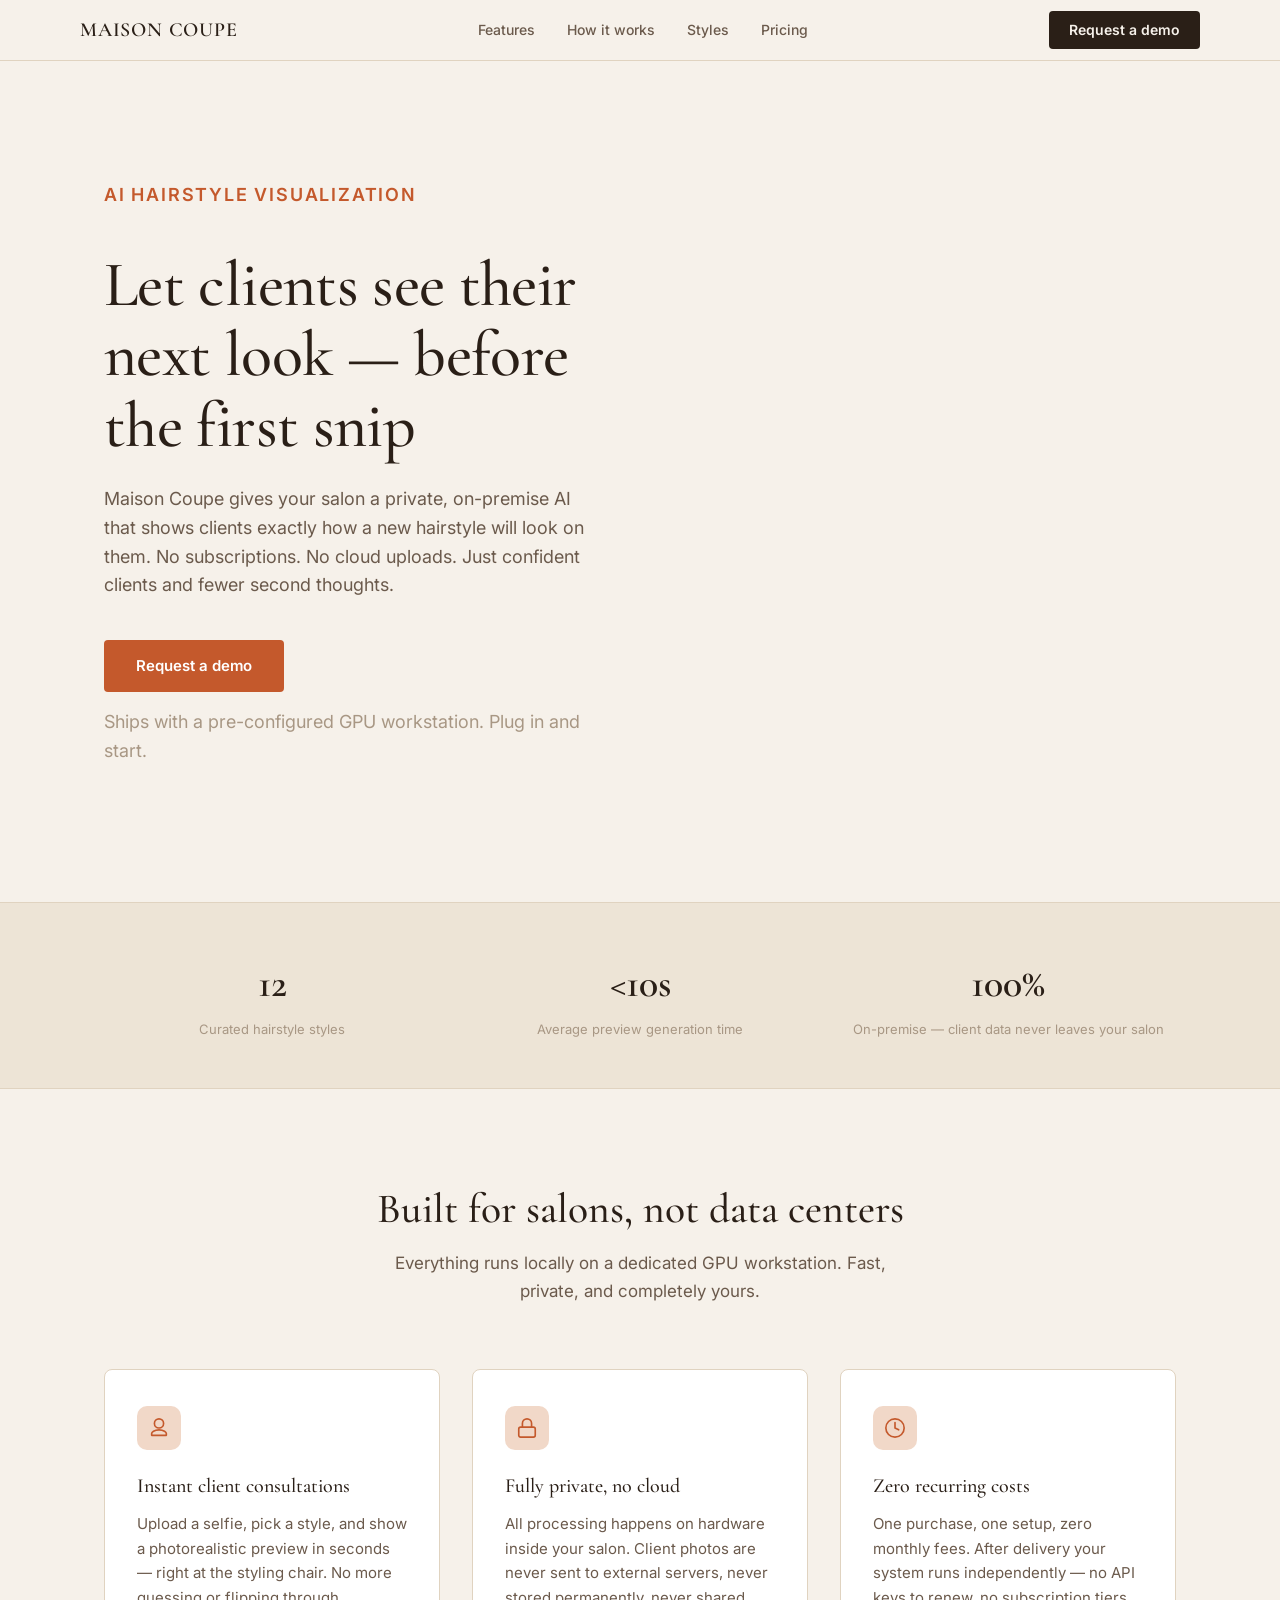
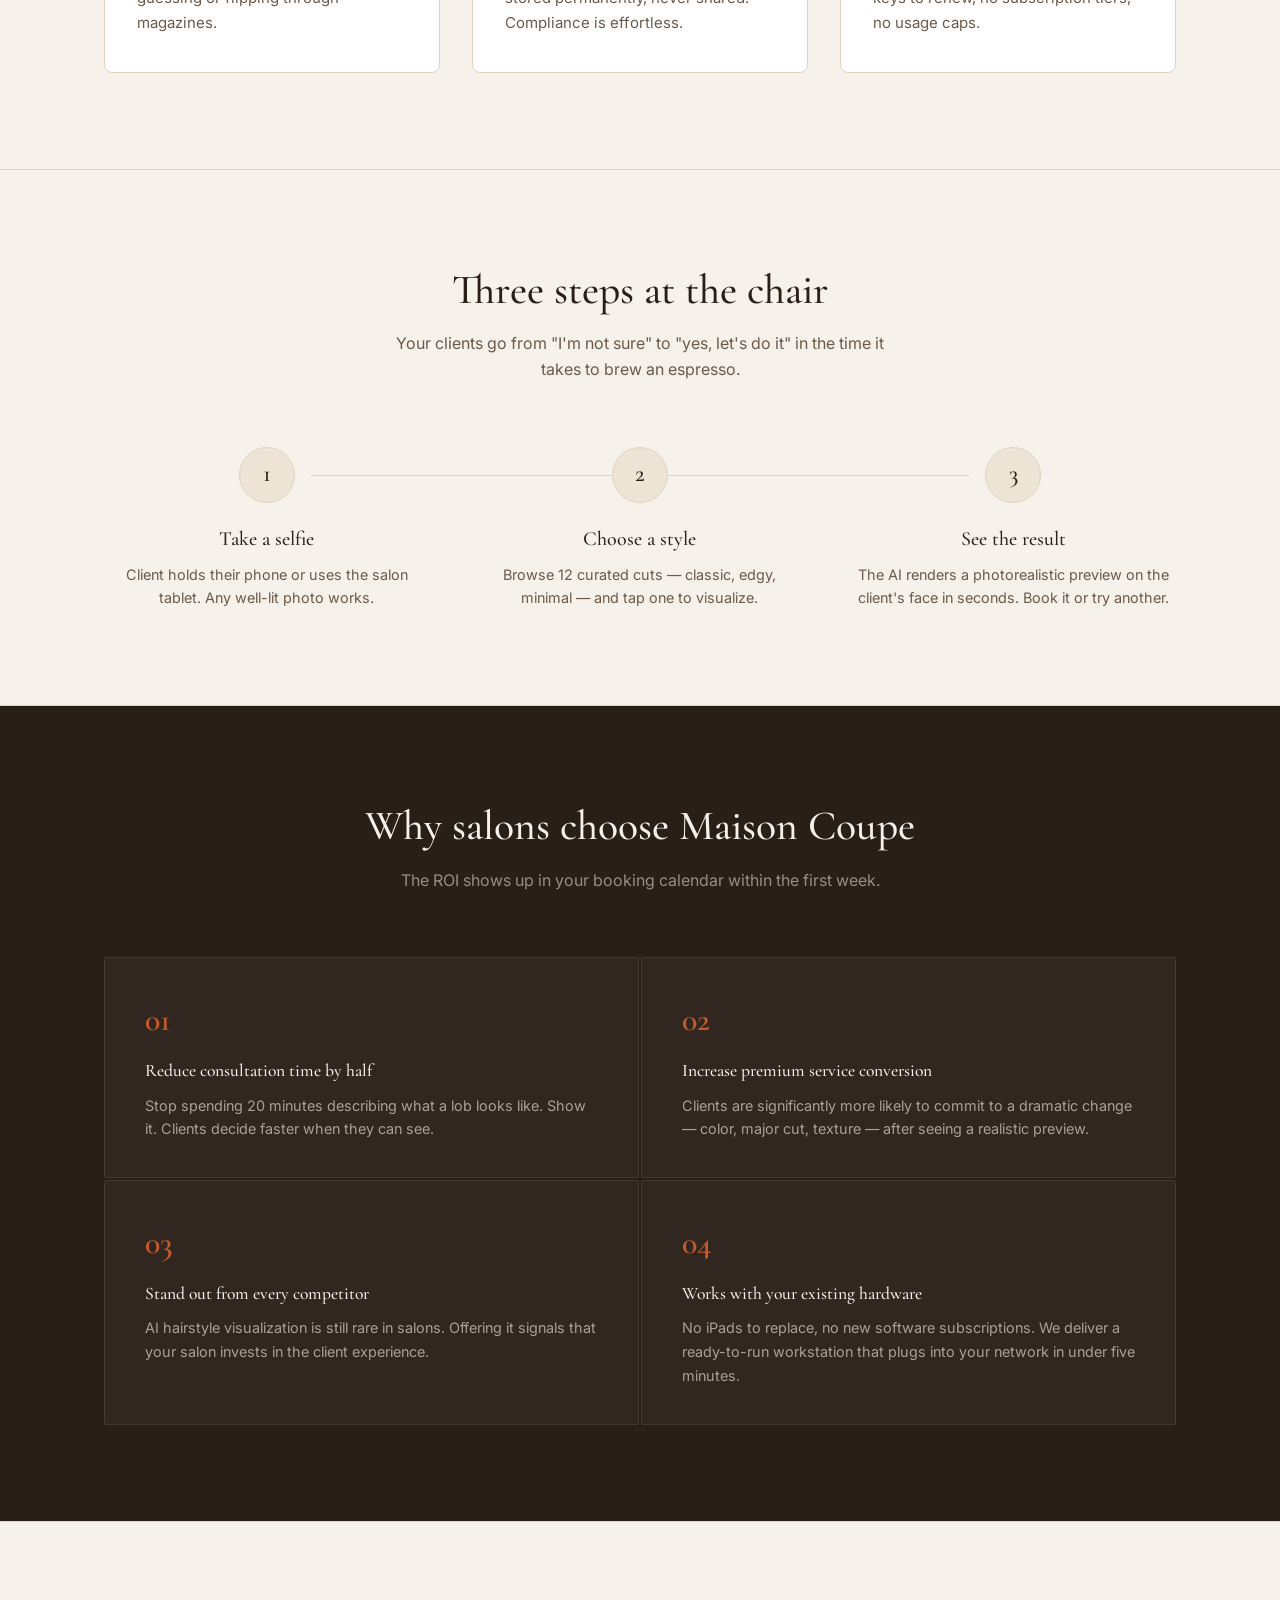
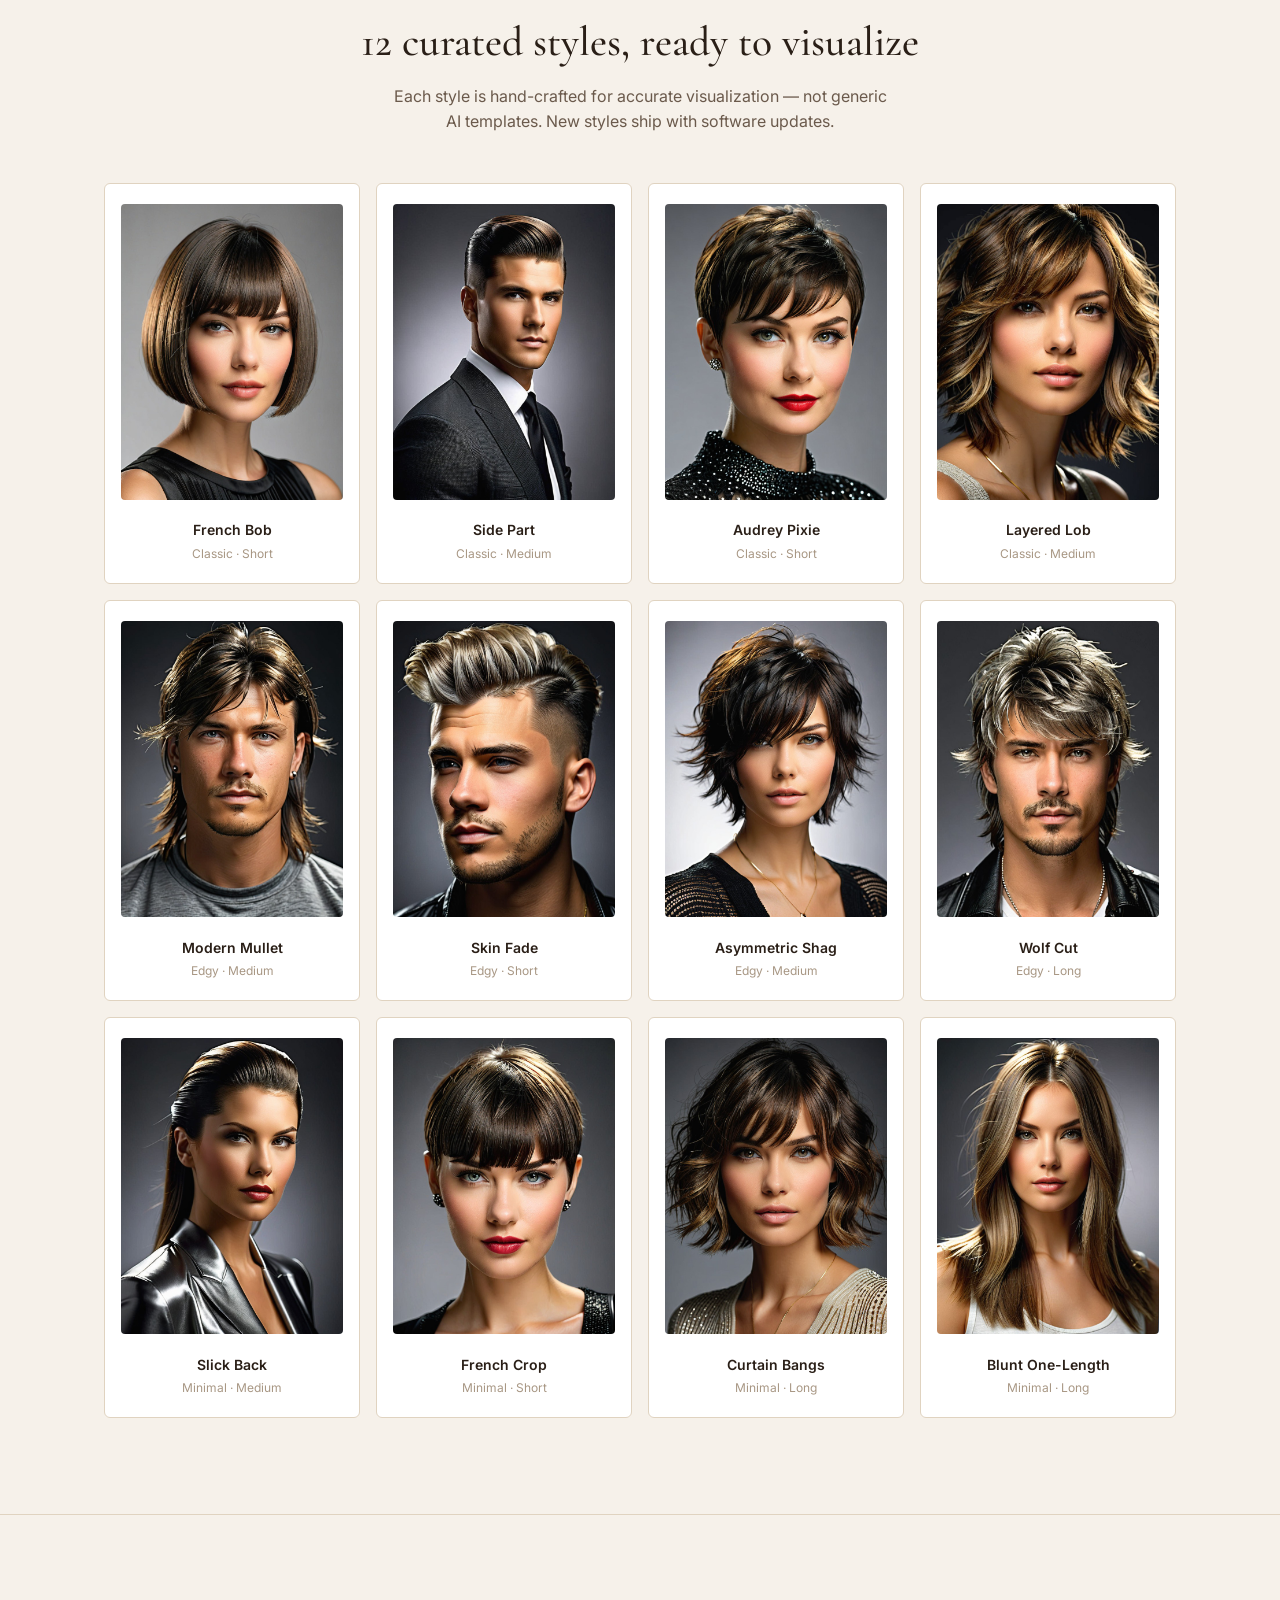
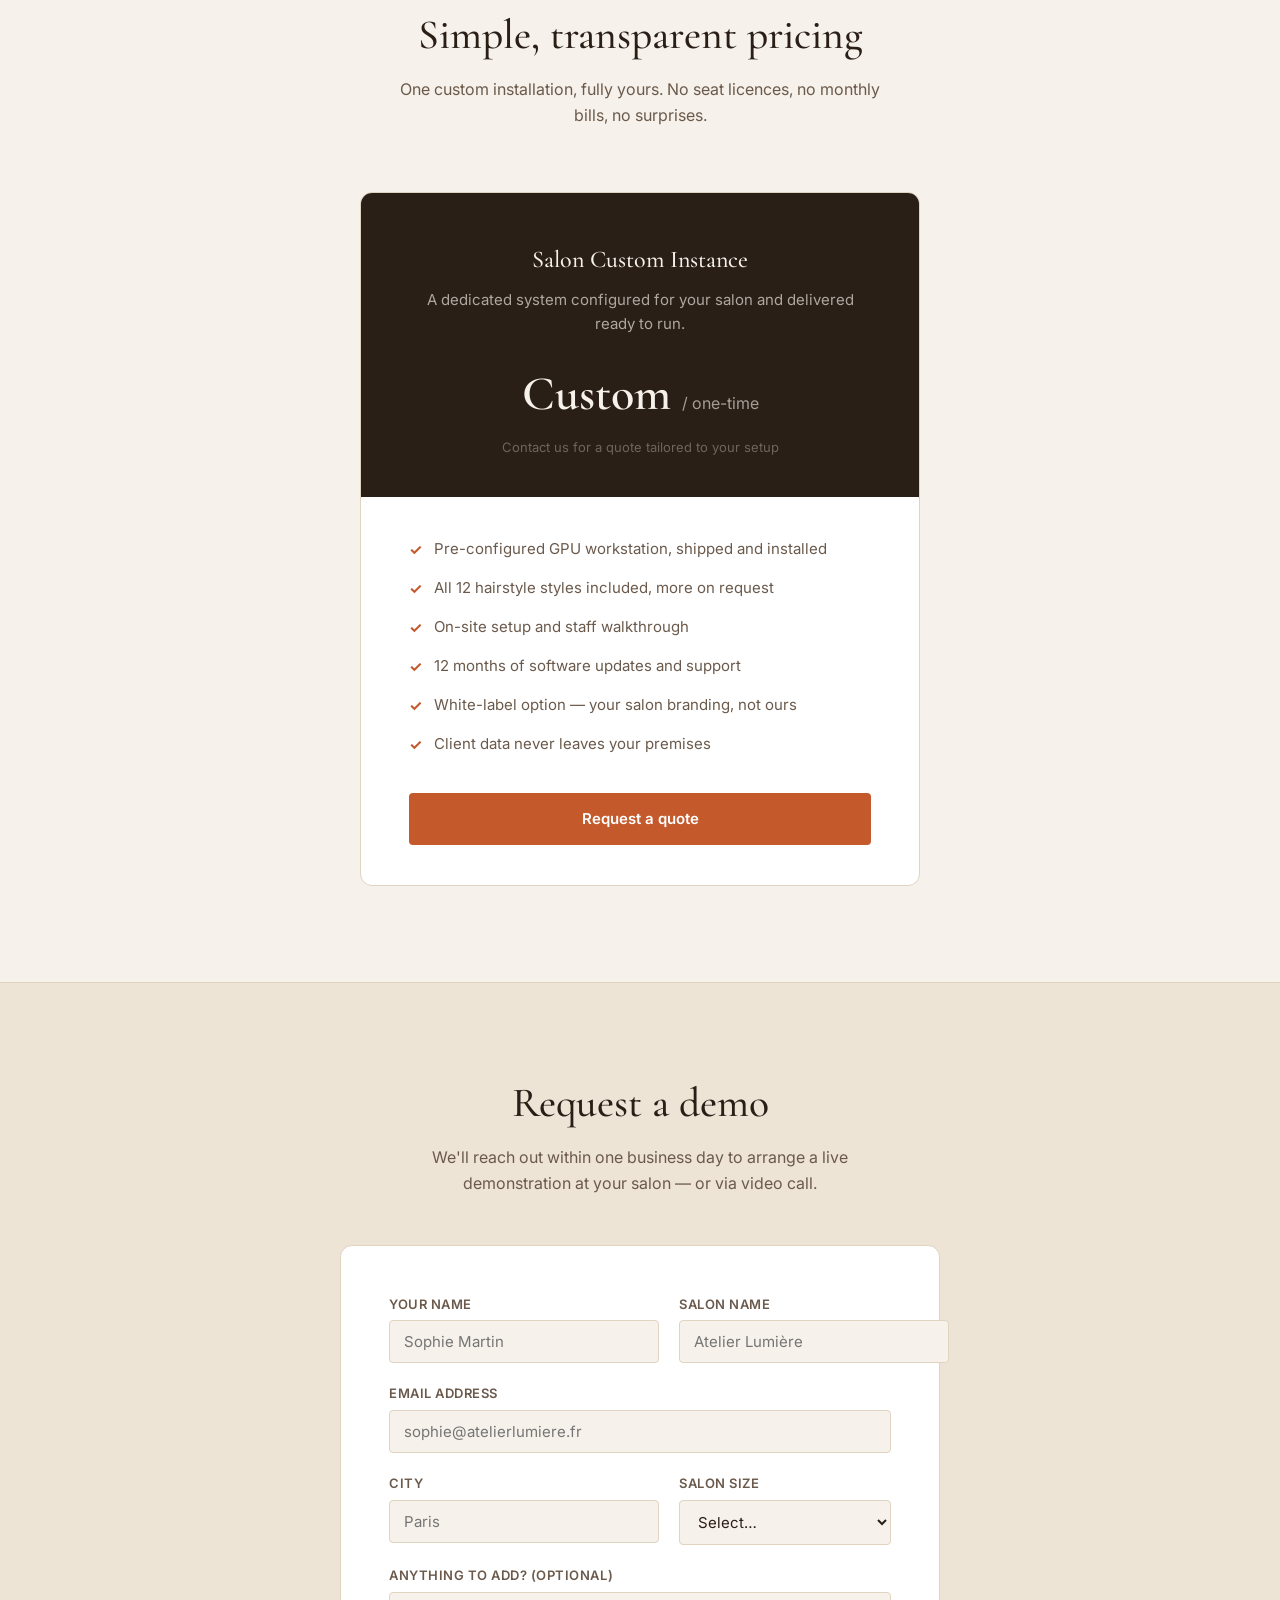
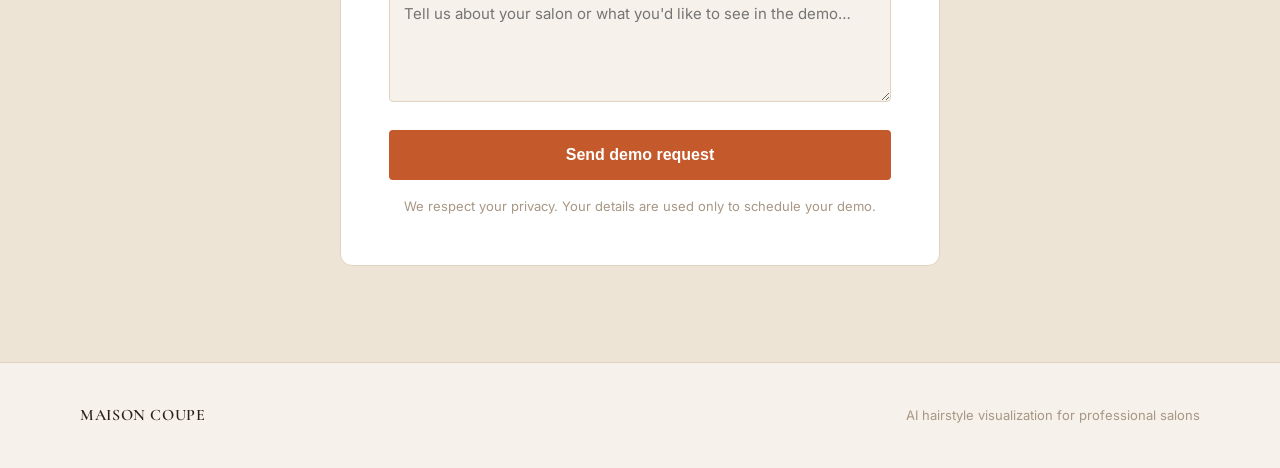
==== index.html @ 60b80038 "Add landing page for GitHub Pages Landing-only build: index.html + styles.css + all 12 haircut image" ====
<!doctype html>
<html lang="en">
<head>
  <meta charset="utf-8" />
  <meta name="viewport" content="width=device-width, initial-scale=1" />
  <title>Maison Coupe — AI Hairstyle Visualization for Salons</title>
  <link rel="preconnect" href="https://fonts.googleapis.com" />
  <link rel="preconnect" href="https://fonts.gstatic.com" crossorigin />
  <link rel="stylesheet" href="https://fonts.googleapis.com/css2?family=Cormorant+Garamond:ital,wght@0,400;0,500;0,600;1,400;1,500&family=Inter:wght@400;500;600&display=swap" />
  <style>
    *, *::before, *::after { box-sizing: border-box; margin: 0; padding: 0; }

    :root {
      --bg:         #f6f1ea;
      --bg-soft:    #ede4d6;
      --surface:    #ffffff;
      --ink:        #2a1f17;
      --ink-soft:   #6b5a4c;
      --ink-faint:  #a89784;
      --line:       #e0d3c0;
      --accent:     #c4592c;
      --accent-soft:#f1d8c8;
      --r:          4px;
    }

    html { scroll-behavior: smooth; }

    body {
      font-family: 'Inter', sans-serif;
      background: var(--bg);
      color: var(--ink);
      font-size: 16px;
      line-height: 1.6;
    }

    /* ── Typography ──────────────────────────────────────────── */
    h1, h2, h3, .serif { font-family: 'Cormorant Garamond', Georgia, serif; }

    h1 { font-size: clamp(2.4rem, 5vw, 4rem); font-weight: 500; line-height: 1.1; letter-spacing: -0.01em; }
    h2 { font-size: clamp(1.8rem, 3.5vw, 2.6rem); font-weight: 500; line-height: 1.2; }
    h3 { font-size: 1.25rem; font-weight: 500; }
    p  { color: var(--ink-soft); }

    /* ── Layout ──────────────────────────────────────────────── */
    .wrap  { max-width: 1120px; margin: 0 auto; padding: 0 24px; }
    .wrap-sm { max-width: 720px; margin: 0 auto; padding: 0 24px; }

    section { padding: 96px 0; }
    section + section { border-top: 1px solid var(--line); }

    /* ── Nav ─────────────────────────────────────────────────── */
    nav {
      position: sticky; top: 0; z-index: 100;
      background: rgba(246,241,234,.92);
      backdrop-filter: blur(12px);
      border-bottom: 1px solid var(--line);
      padding: 0 24px;
    }
    .nav-inner {
      max-width: 1120px; margin: 0 auto;
      display: flex; align-items: center; justify-content: space-between;
      height: 60px;
    }
    .nav-logo { font-family: 'Cormorant Garamond', serif; font-size: 1.25rem; font-weight: 600; letter-spacing: .04em; text-decoration: none; color: var(--ink); }
    .nav-links { display: flex; gap: 32px; list-style: none; }
    .nav-links a { font-size: .875rem; font-weight: 500; text-decoration: none; color: var(--ink-soft); transition: color .15s; }
    .nav-links a:hover { color: var(--ink); }
    .nav-cta { font-size: .875rem; font-weight: 600; padding: 8px 20px; border-radius: var(--r); background: var(--ink); color: var(--bg); text-decoration: none; transition: opacity .15s; }
    .nav-cta:hover { opacity: .8; }

    /* ── Buttons ─────────────────────────────────────────────── */
    .btn {
      display: inline-block; font-size: .9375rem; font-weight: 600;
      padding: 14px 32px; border-radius: var(--r);
      text-decoration: none; transition: opacity .15s, transform .1s;
      cursor: pointer; border: none;
    }
    .btn:active { transform: scale(.98); }
    .btn-primary { background: var(--accent); color: #fff; }
    .btn-primary:hover { opacity: .88; }
    .btn-ghost   { background: transparent; color: var(--ink); border: 1.5px solid var(--line); }
    .btn-ghost:hover { border-color: var(--ink-soft); }

    /* ── Hero ────────────────────────────────────────────────── */
    .hero {
      padding: 120px 0 96px;
      display: grid;
      grid-template-columns: 1fr 1fr;
      gap: 64px;
      align-items: center;
    }
    .hero-eyebrow {
      font-size: .75rem; font-weight: 600; letter-spacing: .1em; text-transform: uppercase;
      color: var(--accent); margin-bottom: 20px;
    }
    .hero h1 { margin-bottom: 24px; }
    .hero p   { font-size: 1.125rem; margin-bottom: 40px; max-width: 480px; }
    .hero-actions { display: flex; gap: 16px; flex-wrap: wrap; align-items: center; }
    .hero-note { font-size: .8125rem; color: var(--ink-faint); }

    .hero-visual {
      background: var(--bg-soft);
      border: 1px solid var(--line);
      border-radius: 8px;
      aspect-ratio: 4/5;
      display: flex; flex-direction: column;
      overflow: hidden;
      position: relative;
    }
    .hero-visual-label {
      font-size: .6875rem; font-weight: 600; letter-spacing: .08em; text-transform: uppercase;
      color: var(--ink-faint); padding: 16px 20px 0;
    }
    .before-after {
      flex: 1;
      display: grid; grid-template-columns: 1fr 1fr;
      gap: 8px; padding: 12px 16px 16px;
    }
    .ba-card {
      border-radius: 6px; background: var(--bg);
      border: 1px solid var(--line);
      display: flex; flex-direction: column; align-items: center; justify-content: center;
      padding: 20px 12px; gap: 10px;
    }
    .ba-card-label { font-size: .6875rem; font-weight: 600; letter-spacing: .06em; text-transform: uppercase; color: var(--ink-faint); }
    .silhouette-demo {
      width: 64px; height: 80px;
      display: flex; align-items: center; justify-content: center;
    }
    .arrow-between {
      position: absolute; top: 50%; left: 50%;
      transform: translate(-50%, -50%);
      width: 32px; height: 32px;
      background: var(--surface); border: 1px solid var(--line);
      border-radius: 50%;
      display: flex; align-items: center; justify-content: center;
      font-size: .75rem; color: var(--ink-soft); z-index: 2;
    }
    .demo-pill {
      margin: 0 16px 16px;
      background: var(--accent-soft);
      border-radius: 4px;
      padding: 10px 16px;
      font-size: .8125rem; color: var(--accent);
      font-weight: 600; text-align: center;
    }

    /* ── Stats strip ─────────────────────────────────────────── */
    .stats {
      padding: 48px 0;
      background: var(--bg-soft);
      border-top: 1px solid var(--line);
      border-bottom: 1px solid var(--line);
    }
    .stats-grid {
      display: grid; grid-template-columns: repeat(3, 1fr);
      gap: 32px; text-align: center;
    }
    .stat-number { font-family: 'Cormorant Garamond', serif; font-size: 2.5rem; font-weight: 600; color: var(--ink); }
    .stat-label  { font-size: .8125rem; color: var(--ink-faint); margin-top: 4px; }

    /* ── Features ────────────────────────────────────────────── */
    .features-header { text-align: center; margin-bottom: 64px; }
    .features-header p { margin: 16px auto 0; max-width: 540px; font-size: 1.0625rem; }
    .features-grid { display: grid; grid-template-columns: repeat(3, 1fr); gap: 32px; }
    .feature-card {
      background: var(--surface);
      border: 1px solid var(--line);
      border-radius: 8px;
      padding: 36px 32px;
    }
    .feature-icon {
      width: 44px; height: 44px; border-radius: 10px;
      background: var(--accent-soft);
      display: flex; align-items: center; justify-content: center;
      margin-bottom: 20px;
    }
    .feature-icon svg { width: 22px; height: 22px; stroke: var(--accent); fill: none; stroke-width: 1.8; }
    .feature-card h3 { margin-bottom: 10px; }
    .feature-card p { font-size: .9375rem; line-height: 1.65; }

    /* ── How it works ────────────────────────────────────────── */
    .how-header { text-align: center; margin-bottom: 64px; }
    .how-header p { margin: 16px auto 0; max-width: 500px; }
    .steps { display: grid; grid-template-columns: repeat(3, 1fr); gap: 48px; position: relative; }
    .steps::before {
      content: '';
      position: absolute; top: 28px; left: calc(16.67% + 28px); right: calc(16.67% + 28px);
      height: 1px; background: var(--line);
    }
    .step { text-align: center; }
    .step-num {
      width: 56px; height: 56px; border-radius: 50%;
      background: var(--bg-soft); border: 1px solid var(--line);
      font-family: 'Cormorant Garamond', serif; font-size: 1.5rem; font-weight: 500;
      display: flex; align-items: center; justify-content: center;
      margin: 0 auto 20px; position: relative; z-index: 1;
      color: var(--ink);
    }
    .step h3 { margin-bottom: 8px; }
    .step p { font-size: .9rem; }

    /* ── Benefits ────────────────────────────────────────────── */
    .benefits { background: var(--ink); color: var(--bg); }
    .benefits h2, .benefits p { color: inherit; }
    .benefits p { color: rgba(246,241,234,.7); }
    .benefits-header { text-align: center; margin-bottom: 64px; }
    .benefits-header p { margin: 16px auto 0; max-width: 520px; opacity: .75; }
    .benefits-grid { display: grid; grid-template-columns: repeat(2, 1fr); gap: 2px; }
    .benefit-item {
      background: rgba(255,255,255,.04);
      border: 1px solid rgba(255,255,255,.08);
      padding: 36px 40px;
      border-radius: 2px;
    }
    .benefit-item h3 { color: var(--bg); margin-bottom: 8px; font-size: 1.1rem; }
    .benefit-item p  { font-size: .9rem; color: rgba(246,241,234,.6); line-height: 1.65; }
    .benefit-num {
      font-family: 'Cormorant Garamond', serif; font-size: 2rem; color: var(--accent);
      font-weight: 600; margin-bottom: 12px; display: block;
    }

    /* ── Styles catalog ──────────────────────────────────────── */
    .catalog-header { text-align: center; margin-bottom: 48px; }
    .catalog-header p { margin: 16px auto 0; max-width: 500px; }
    .catalog-grid {
      display: grid; grid-template-columns: repeat(4, 1fr);
      gap: 16px;
    }
    .catalog-item {
      background: var(--surface); border: 1px solid var(--line);
      border-radius: 6px; padding: 20px 16px; text-align: center;
    }
    .catalog-img {
      width: 100%; aspect-ratio: 3/4; object-fit: cover;
      border-radius: 4px; margin-bottom: 12px;
      background: var(--bg-soft);
    }
    .catalog-item-name { font-size: .875rem; font-weight: 600; color: var(--ink); }
    .catalog-item-mood { font-size: .75rem; color: var(--ink-faint); margin-top: 2px; }

    /* ── Pricing ─────────────────────────────────────────────── */
    .pricing-header { text-align: center; margin-bottom: 64px; }
    .pricing-header p { margin: 16px auto 0; max-width: 480px; }
    .pricing-card {
      max-width: 560px; margin: 0 auto;
      background: var(--surface); border: 1px solid var(--line);
      border-radius: 12px; overflow: hidden;
    }
    .pricing-top {
      background: var(--ink); color: var(--bg);
      padding: 48px 48px 40px; text-align: center;
    }
    .pricing-top h3 { font-size: 1.5rem; color: var(--bg); margin-bottom: 8px; }
    .pricing-top p  { color: rgba(246,241,234,.65); font-size: .9375rem; }
    .pricing-price {
      font-family: 'Cormorant Garamond', serif;
      font-size: 3rem; font-weight: 600; color: var(--bg);
      margin: 20px 0 4px;
    }
    .pricing-price span { font-size: 1rem; font-weight: 400; opacity: .6; font-family: 'Inter', sans-serif; }
    .pricing-body { padding: 40px 48px; }
    .pricing-features { list-style: none; display: flex; flex-direction: column; gap: 14px; margin-bottom: 36px; }
    .pricing-features li {
      display: flex; gap: 12px; align-items: flex-start;
      font-size: .9375rem; color: var(--ink-soft);
    }
    .pricing-features li::before {
      content: '✓'; color: var(--accent); font-weight: 700;
      flex-shrink: 0; margin-top: 1px;
    }
    .pricing-cta { display: block; text-align: center; }

    /* ── Demo form ───────────────────────────────────────────── */
    .form-section { background: var(--bg-soft); }
    .form-header { text-align: center; margin-bottom: 48px; }
    .form-header p { margin: 16px auto 0; max-width: 480px; }
    .form-card {
      max-width: 600px; margin: 0 auto;
      background: var(--surface); border: 1px solid var(--line);
      border-radius: 12px; padding: 48px;
    }
    .form-row { display: grid; grid-template-columns: 1fr 1fr; gap: 20px; }
    .field { display: flex; flex-direction: column; gap: 6px; margin-bottom: 20px; }
    .field label { font-size: .8125rem; font-weight: 600; letter-spacing: .04em; text-transform: uppercase; color: var(--ink-soft); }
    .field input, .field textarea, .field select {
      padding: 11px 14px; border-radius: var(--r);
      border: 1.5px solid var(--line);
      background: var(--bg); color: var(--ink);
      font-family: inherit; font-size: .9375rem;
      transition: border-color .15s;
      outline: none;
    }
    .field input:focus, .field textarea:focus, .field select:focus {
      border-color: var(--ink-soft);
    }
    .field textarea { resize: vertical; min-height: 110px; }
    .form-submit { width: 100%; margin-top: 8px; font-size: 1rem; padding: 16px; }
    .form-note { text-align: center; font-size: .8125rem; color: var(--ink-faint); margin-top: 16px; }

    .form-success {
      display: none; text-align: center;
      padding: 48px; background: var(--surface);
      border: 1px solid var(--line); border-radius: 12px;
    }
    .form-success-icon {
      width: 56px; height: 56px; border-radius: 50%;
      background: var(--accent-soft); margin: 0 auto 20px;
      display: flex; align-items: center; justify-content: center;
      font-size: 1.5rem;
    }
    .form-success h3 { font-size: 1.5rem; margin-bottom: 8px; }
    .form-success p { max-width: 360px; margin: 0 auto; }

    /* ── Footer ──────────────────────────────────────────────── */
    footer {
      border-top: 1px solid var(--line);
      padding: 40px 24px;
    }
    .footer-inner {
      max-width: 1120px; margin: 0 auto;
      display: flex; justify-content: space-between; align-items: center;
      flex-wrap: wrap; gap: 16px;
    }
    .footer-brand { font-family: 'Cormorant Garamond', serif; font-size: 1rem; font-weight: 600; letter-spacing: .04em; color: var(--ink); }
    .footer-meta  { font-size: .8125rem; color: var(--ink-faint); }

    /* ── Responsive ──────────────────────────────────────────── */
    @media (max-width: 900px) {
      .hero               { grid-template-columns: 1fr; }
      .hero-visual        { aspect-ratio: 16/9; }
      .features-grid      { grid-template-columns: 1fr; gap: 20px; }
      .steps              { grid-template-columns: 1fr; gap: 32px; }
      .steps::before      { display: none; }
      .benefits-grid      { grid-template-columns: 1fr; }
      .catalog-grid       { grid-template-columns: repeat(2, 1fr); }
      .stats-grid         { grid-template-columns: 1fr; gap: 24px; }
      .form-row           { grid-template-columns: 1fr; }
      .form-card          { padding: 32px 24px; }
      .pricing-body       { padding: 32px 24px; }
      .pricing-top        { padding: 36px 24px; }
    }
    @media (max-width: 600px) {
      section             { padding: 64px 0; }
      .nav-links          { display: none; }
      .hero               { padding: 72px 0 64px; }
      .catalog-grid       { grid-template-columns: repeat(2, 1fr); gap: 12px; }
    }
  </style>
</head>
<body>

<!-- ── Navigation ──────────────────────────────────────────────── -->
<nav>
  <div class="nav-inner">
    <a class="nav-logo" href="/">MAISON COUPE</a>
    <ul class="nav-links">
      <li><a href="#features">Features</a></li>
      <li><a href="#how-it-works">How it works</a></li>
      <li><a href="#styles">Styles</a></li>
      <li><a href="#pricing">Pricing</a></li>
    </ul>
    <a class="nav-cta" href="#demo">Request a demo</a>
  </div>
</nav>

<!-- ── Hero ────────────────────────────────────────────────────── -->
<section style="padding: 0; border: none;">
  <div class="wrap">
    <div class="hero">
      <div class="hero-copy">
        <p class="hero-eyebrow">AI Hairstyle Visualization</p>
        <h1>Let clients see their next look — before the first snip</h1>
        <p>Maison Coupe gives your salon a private, on-premise AI that shows clients exactly how a new hairstyle will look on them. No subscriptions. No cloud uploads. Just confident clients and fewer second thoughts.</p>
        <div class="hero-actions">
          <a class="btn btn-primary" href="#demo">Request a demo</a>
        </div>
        <p class="hero-note" style="margin-top: 16px;">Ships with a pre-configured GPU workstation. Plug in and start.</p>
      </div>
    </div>
  </div>
</section>

<!-- ── Stats ────────────────────────────────────────────────────── -->
<div class="stats">
  <div class="wrap">
    <div class="stats-grid">
      <div>
        <div class="stat-number">12</div>
        <div class="stat-label">Curated hairstyle styles</div>
      </div>
      <div>
        <div class="stat-number">&lt;10s</div>
        <div class="stat-label">Average preview generation time</div>
      </div>
      <div>
        <div class="stat-number">100%</div>
        <div class="stat-label">On-premise — client data never leaves your salon</div>
      </div>
    </div>
  </div>
</div>

<!-- ── Features ─────────────────────────────────────────────────── -->
<section id="features">
  <div class="wrap">
    <div class="features-header">
      <h2>Built for salons, not data centers</h2>
      <p>Everything runs locally on a dedicated GPU workstation. Fast, private, and completely yours.</p>
    </div>
    <div class="features-grid">
      <div class="feature-card">
        <div class="feature-icon">
          <svg viewBox="0 0 24 24"><path d="M12 2a5 5 0 1 1 0 10A5 5 0 0 1 12 2zm0 12c5.33 0 8 2.67 8 4v2H4v-2c0-1.33 2.67-4 8-4z" stroke-linecap="round" stroke-linejoin="round"/></svg>
        </div>
        <h3>Instant client consultations</h3>
        <p>Upload a selfie, pick a style, and show a photorealistic preview in seconds — right at the styling chair. No more guessing or flipping through magazines.</p>
      </div>
      <div class="feature-card">
        <div class="feature-icon">
          <svg viewBox="0 0 24 24"><rect x="3" y="11" width="18" height="11" rx="2"/><path d="M7 11V7a5 5 0 0 1 10 0v4" stroke-linecap="round" stroke-linejoin="round"/></svg>
        </div>
        <h3>Fully private, no cloud</h3>
        <p>All processing happens on hardware inside your salon. Client photos are never sent to external servers, never stored permanently, never shared. Compliance is effortless.</p>
      </div>
      <div class="feature-card">
        <div class="feature-icon">
          <svg viewBox="0 0 24 24"><circle cx="12" cy="12" r="10"/><path d="M12 6v6l4 2" stroke-linecap="round" stroke-linejoin="round"/></svg>
        </div>
        <h3>Zero recurring costs</h3>
        <p>One purchase, one setup, zero monthly fees. After delivery your system runs independently — no API keys to renew, no subscription tiers, no usage caps.</p>
      </div>
    </div>
  </div>
</section>

<!-- ── How it works ──────────────────────────────────────────────── -->
<section id="how-it-works">
  <div class="wrap">
    <div class="how-header">
      <h2>Three steps at the chair</h2>
      <p>Your clients go from "I'm not sure" to "yes, let's do it" in the time it takes to brew an espresso.</p>
    </div>
    <div class="steps">
      <div class="step">
        <div class="step-num">1</div>
        <h3>Take a selfie</h3>
        <p>Client holds their phone or uses the salon tablet. Any well-lit photo works.</p>
      </div>
      <div class="step">
        <div class="step-num">2</div>
        <h3>Choose a style</h3>
        <p>Browse 12 curated cuts — classic, edgy, minimal — and tap one to visualize.</p>
      </div>
      <div class="step">
        <div class="step-num">3</div>
        <h3>See the result</h3>
        <p>The AI renders a photorealistic preview on the client's face in seconds. Book it or try another.</p>
      </div>
    </div>
  </div>
</section>

<!-- ── Benefits ──────────────────────────────────────────────────── -->
<section class="benefits">
  <div class="wrap">
    <div class="benefits-header">
      <h2>Why salons choose Maison Coupe</h2>
      <p>The ROI shows up in your booking calendar within the first week.</p>
    </div>
    <div class="benefits-grid">
      <div class="benefit-item">
        <span class="benefit-num">01</span>
        <h3>Reduce consultation time by half</h3>
        <p>Stop spending 20 minutes describing what a lob looks like. Show it. Clients decide faster when they can see.</p>
      </div>
      <div class="benefit-item">
        <span class="benefit-num">02</span>
        <h3>Increase premium service conversion</h3>
        <p>Clients are significantly more likely to commit to a dramatic change — color, major cut, texture — after seeing a realistic preview.</p>
      </div>
      <div class="benefit-item">
        <span class="benefit-num">03</span>
        <h3>Stand out from every competitor</h3>
        <p>AI hairstyle visualization is still rare in salons. Offering it signals that your salon invests in the client experience.</p>
      </div>
      <div class="benefit-item">
        <span class="benefit-num">04</span>
        <h3>Works with your existing hardware</h3>
        <p>No iPads to replace, no new software subscriptions. We deliver a ready-to-run workstation that plugs into your network in under five minutes.</p>
      </div>
    </div>
  </div>
</section>

<!-- ── Style catalog ─────────────────────────────────────────────── -->
<section id="styles">
  <div class="wrap">
    <div class="catalog-header">
      <h2>12 curated styles, ready to visualize</h2>
      <p>Each style is hand-crafted for accurate visualization — not generic AI templates. New styles ship with software updates.</p>
    </div>
    <div class="catalog-grid">
      <div class="catalog-item">
        <img class="catalog-img" src="static/haircuts/bob.jpg" alt="French Bob" loading="lazy" />
        <div class="catalog-item-name">French Bob</div>
        <div class="catalog-item-mood">Classic · Short</div>
      </div>
      <div class="catalog-item">
        <img class="catalog-img" src="static/haircuts/sidepart.jpg" alt="Side Part" loading="lazy" />
        <div class="catalog-item-name">Side Part</div>
        <div class="catalog-item-mood">Classic · Medium</div>
      </div>
      <div class="catalog-item">
        <img class="catalog-img" src="static/haircuts/pixie.jpg" alt="Audrey Pixie" loading="lazy" />
        <div class="catalog-item-name">Audrey Pixie</div>
        <div class="catalog-item-mood">Classic · Short</div>
      </div>
      <div class="catalog-item">
        <img class="catalog-img" src="static/haircuts/lob.jpg" alt="Layered Lob" loading="lazy" />
        <div class="catalog-item-name">Layered Lob</div>
        <div class="catalog-item-mood">Classic · Medium</div>
      </div>
      <div class="catalog-item">
        <img class="catalog-img" src="static/haircuts/mullet.jpg" alt="Modern Mullet" loading="lazy" />
        <div class="catalog-item-name">Modern Mullet</div>
        <div class="catalog-item-mood">Edgy · Medium</div>
      </div>
      <div class="catalog-item">
        <img class="catalog-img" src="static/haircuts/fade.jpg" alt="Skin Fade" loading="lazy" />
        <div class="catalog-item-name">Skin Fade</div>
        <div class="catalog-item-mood">Edgy · Short</div>
      </div>
      <div class="catalog-item">
        <img class="catalog-img" src="static/haircuts/asym.jpg" alt="Asymmetric Shag" loading="lazy" />
        <div class="catalog-item-name">Asymmetric Shag</div>
        <div class="catalog-item-mood">Edgy · Medium</div>
      </div>
      <div class="catalog-item">
        <img class="catalog-img" src="static/haircuts/wolf.jpg" alt="Wolf Cut" loading="lazy" />
        <div class="catalog-item-name">Wolf Cut</div>
        <div class="catalog-item-mood">Edgy · Long</div>
      </div>
      <div class="catalog-item">
        <img class="catalog-img" src="static/haircuts/slick.jpg" alt="Slick Back" loading="lazy" />
        <div class="catalog-item-name">Slick Back</div>
        <div class="catalog-item-mood">Minimal · Medium</div>
      </div>
      <div class="catalog-item">
        <img class="catalog-img" src="static/haircuts/crop.jpg" alt="French Crop" loading="lazy" />
        <div class="catalog-item-name">French Crop</div>
        <div class="catalog-item-mood">Minimal · Short</div>
      </div>
      <div class="catalog-item">
        <img class="catalog-img" src="static/haircuts/curtain.jpg" alt="Curtain Bangs" loading="lazy" />
        <div class="catalog-item-name">Curtain Bangs</div>
        <div class="catalog-item-mood">Minimal · Long</div>
      </div>
      <div class="catalog-item">
        <img class="catalog-img" src="static/haircuts/blunt.jpg" alt="Blunt One-Length" loading="lazy" />
        <div class="catalog-item-name">Blunt One-Length</div>
        <div class="catalog-item-mood">Minimal · Long</div>
      </div>
    </div>
  </div>
</section>

<!-- ── Pricing ────────────────────────────────────────────────────── -->
<section id="pricing">
  <div class="wrap">
    <div class="pricing-header">
      <h2>Simple, transparent pricing</h2>
      <p>One custom installation, fully yours. No seat licences, no monthly bills, no surprises.</p>
    </div>
    <div class="pricing-card">
      <div class="pricing-top">
        <h3>Salon Custom Instance</h3>
        <p>A dedicated system configured for your salon and delivered ready to run.</p>
        <div class="pricing-price">Custom <span>/ one-time</span></div>
        <p style="font-size:.8125rem; margin-top: 4px; opacity:.5;">Contact us for a quote tailored to your setup</p>
      </div>
      <div class="pricing-body">
        <ul class="pricing-features">
          <li>Pre-configured GPU workstation, shipped and installed</li>
          <li>All 12 hairstyle styles included, more on request</li>
          <li>On-site setup and staff walkthrough</li>
          <li>12 months of software updates and support</li>
          <li>White-label option — your salon branding, not ours</li>
          <li>Client data never leaves your premises</li>
        </ul>
        <a class="btn btn-primary pricing-cta" href="#demo">Request a quote</a>
      </div>
    </div>
  </div>
</section>

<!-- ── Demo request form ─────────────────────────────────────────── -->
<section class="form-section" id="demo">
  <div class="wrap-sm">
    <div class="form-header">
      <h2>Request a demo</h2>
      <p>We'll reach out within one business day to arrange a live demonstration at your salon — or via video call.</p>
    </div>

    <div class="form-card" id="form-card">
      <form id="demo-form" action="https://formspree.io/f/mjglnpjd" method="POST" novalidate>
        <div class="form-row">
          <div class="field">
            <label for="f-name">Your name</label>
            <input id="f-name" name="name" type="text" placeholder="Sophie Martin" required />
          </div>
          <div class="field">
            <label for="f-salon">Salon name</label>
            <input id="f-salon" name="salon" type="text" placeholder="Atelier Lumière" required />
          </div>
        </div>
        <div class="field">
          <label for="f-email">Email address</label>
          <input id="f-email" name="email" type="email" placeholder="sophie@atelierlumiere.fr" required />
        </div>
        <div class="form-row">
          <div class="field">
            <label for="f-city">City</label>
            <input id="f-city" name="city" type="text" placeholder="Paris" />
          </div>
          <div class="field">
            <label for="f-size">Salon size</label>
            <select id="f-size" name="salon_size">
              <option value="">Select…</option>
              <option>Solo / independent</option>
              <option>2–5 stylists</option>
              <option>6–15 stylists</option>
              <option>16+ stylists / group</option>
            </select>
          </div>
        </div>
        <div class="field">
          <label for="f-message">Anything to add? (optional)</label>
          <textarea id="f-message" name="message" placeholder="Tell us about your salon or what you'd like to see in the demo…"></textarea>
        </div>
        <button class="btn btn-primary form-submit" type="submit">Send demo request</button>
        <p class="form-note">We respect your privacy. Your details are used only to schedule your demo.</p>
      </form>
    </div>

    <div class="form-success" id="form-success">
      <div class="form-success-icon">✓</div>
      <h3>Request received</h3>
      <p>Thank you — we'll be in touch within one business day to arrange your demo.</p>
    </div>
  </div>
</section>

<!-- ── Footer ────────────────────────────────────────────────────── -->
<footer>
  <div class="footer-inner">
    <span class="footer-brand">MAISON COUPE</span>
    <span class="footer-meta">AI hairstyle visualization for professional salons</span>
  </div>
</footer>

<script>
  document.getElementById('demo-form').addEventListener('submit', async function(e) {
    e.preventDefault();
    const name  = document.getElementById('f-name').value.trim();
    const email = document.getElementById('f-email').value.trim();
    const salon = document.getElementById('f-salon').value.trim();
    if (!name || !email || !salon) {
      alert('Please fill in your name, salon name, and email address.');
      return;
    }
    const btn = this.querySelector('button[type="submit"]');
    btn.disabled = true;
    btn.textContent = 'Sending…';
    try {
      const res = await fetch(this.action, {
        method: 'POST',
        body: new FormData(this),
        headers: { 'Accept': 'application/json' },
      });
      if (res.ok) {
        document.getElementById('form-card').style.display    = 'none';
        document.getElementById('form-success').style.display = 'block';
      } else {
        btn.disabled = false;
        btn.textContent = 'Send demo request';
        alert('There was a problem sending your request. Please try again or email us directly.');
      }
    } catch (_) {
      btn.disabled = false;
      btn.textContent = 'Send demo request';
      alert('Could not connect. Please check your internet connection and try again.');
    }
  });
</script>

</body>
</html>
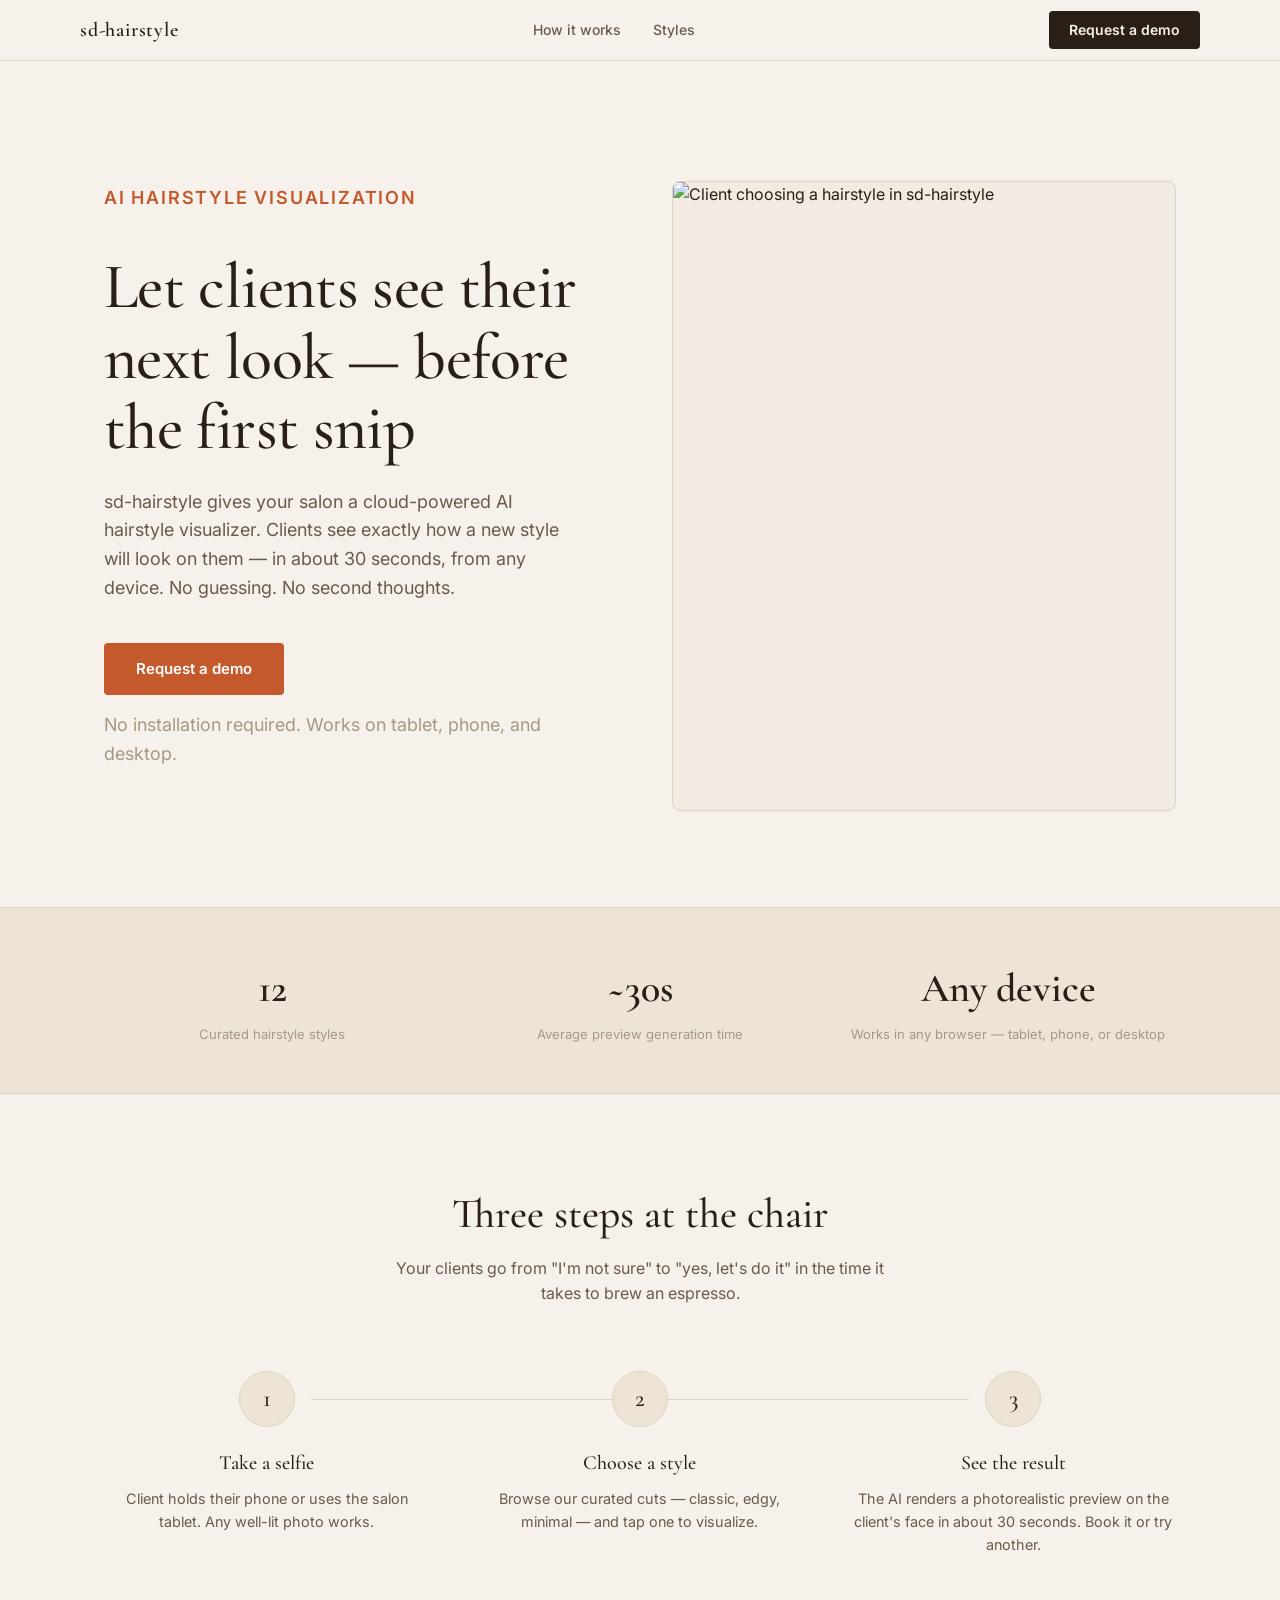
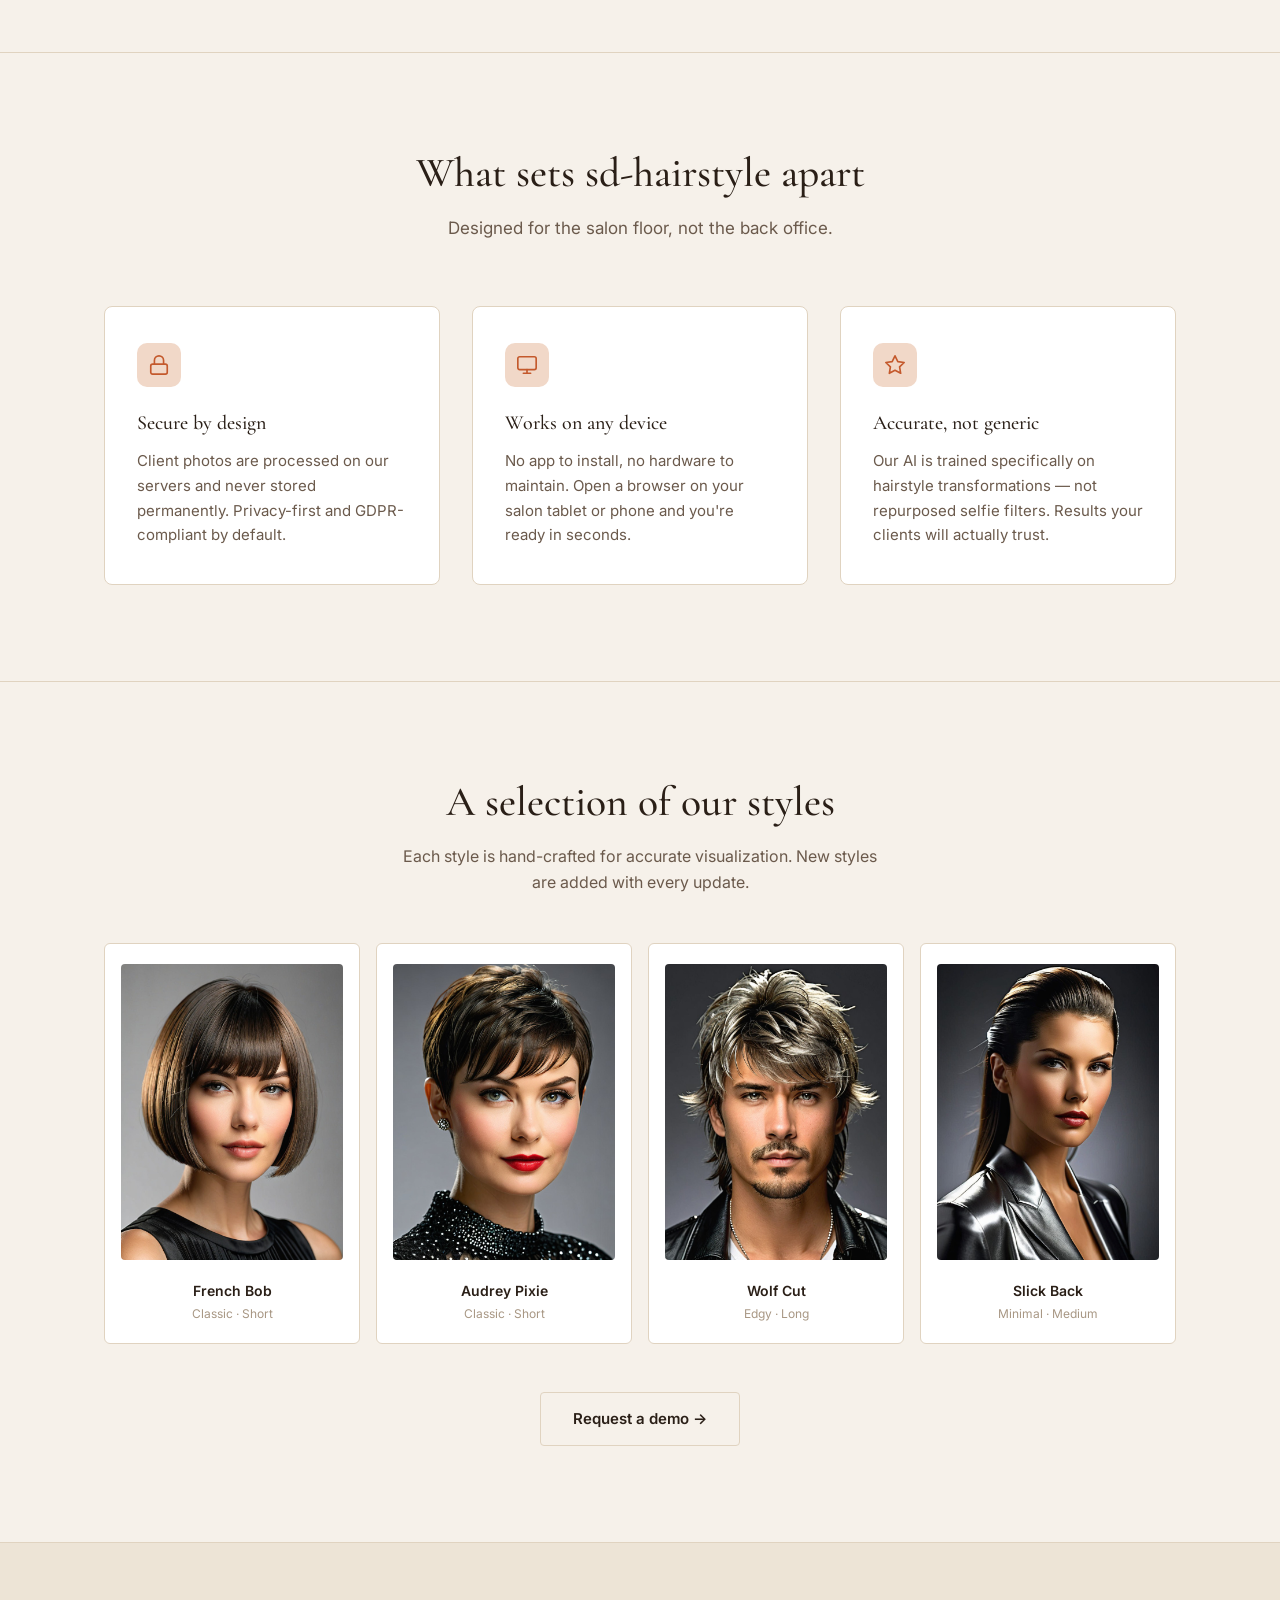
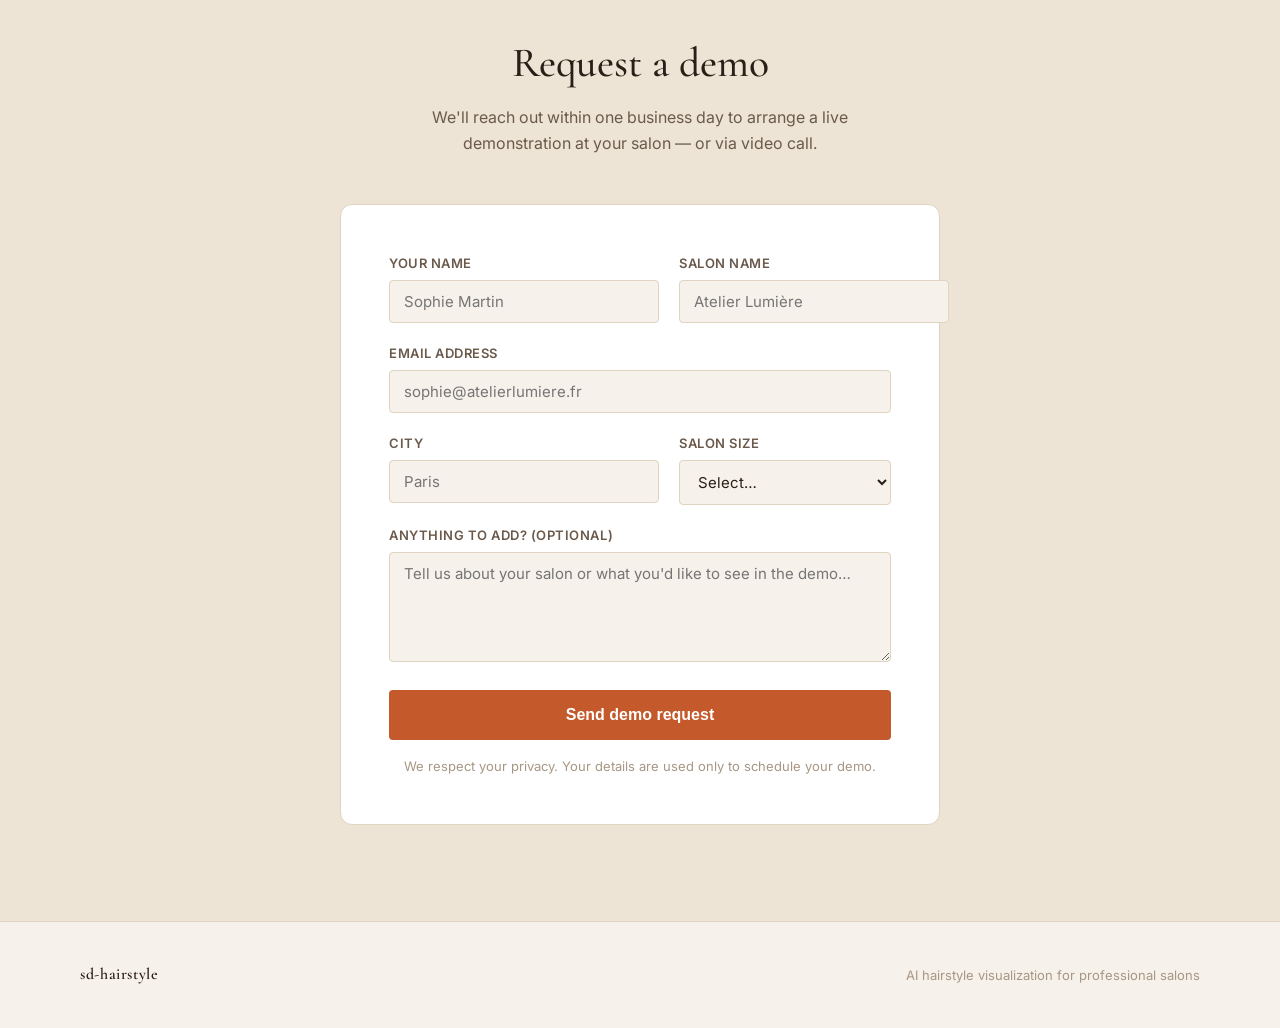
==== commit df192a39: "Fix: apply landing page changes to root index.html on gh-pages Previous commit mistakenly put files " ====
--- a/index.html
+++ b/index.html
@@ -3,7 +3,7 @@
 <head>
   <meta charset="utf-8" />
   <meta name="viewport" content="width=device-width, initial-scale=1" />
-  <title>Maison Coupe — AI Hairstyle Visualization for Salons</title>
+  <title>sd-hairstyle — AI Hairstyle Visualization for Salons</title>
   <link rel="preconnect" href="https://fonts.googleapis.com" />
   <link rel="preconnect" href="https://fonts.gstatic.com" crossorigin />
   <link rel="stylesheet" href="https://fonts.googleapis.com/css2?family=Cormorant+Garamond:ital,wght@0,400;0,500;0,600;1,400;1,500&family=Inter:wght@400;500;600&display=swap" />
@@ -99,7 +99,7 @@
     .hero-note { font-size: .8125rem; color: var(--ink-faint); }
 
     .hero-visual {
-      background: var(--bg-soft);
+      background: #f2ebe3;
       border: 1px solid var(--line);
       border-radius: 8px;
       aspect-ratio: 4/5;
@@ -311,6 +311,10 @@
     }
     .form-success h3 { font-size: 1.5rem; margin-bottom: 8px; }
     .form-success p { max-width: 360px; margin: 0 auto; }
+
+    /* ── Studio teaser ───────────────────────────────────────── */
+    .studio-teaser { text-align: center; }
+    .studio-teaser p { margin: 16px auto 32px; max-width: 480px; }
 
     /* ── Footer ──────────────────────────────────────────────── */
     footer {
@@ -353,12 +357,10 @@
 <!-- ── Navigation ──────────────────────────────────────────────── -->
 <nav>
   <div class="nav-inner">
-    <a class="nav-logo" href="/">MAISON COUPE</a>
+    <a class="nav-logo" href="/">sd-hairstyle</a>
     <ul class="nav-links">
-      <li><a href="#features">Features</a></li>
       <li><a href="#how-it-works">How it works</a></li>
       <li><a href="#styles">Styles</a></li>
-      <li><a href="#pricing">Pricing</a></li>
     </ul>
     <a class="nav-cta" href="#demo">Request a demo</a>
   </div>
@@ -371,11 +373,16 @@
       <div class="hero-copy">
         <p class="hero-eyebrow">AI Hairstyle Visualization</p>
         <h1>Let clients see their next look — before the first snip</h1>
-        <p>Maison Coupe gives your salon a private, on-premise AI that shows clients exactly how a new hairstyle will look on them. No subscriptions. No cloud uploads. Just confident clients and fewer second thoughts.</p>
+        <p>sd-hairstyle gives your salon a cloud-powered AI hairstyle visualizer. Clients see exactly how a new style will look on them — in about 30 seconds, from any device. No guessing. No second thoughts.</p>
         <div class="hero-actions">
           <a class="btn btn-primary" href="#demo">Request a demo</a>
         </div>
-        <p class="hero-note" style="margin-top: 16px;">Ships with a pre-configured GPU workstation. Plug in and start.</p>
+        <p class="hero-note" style="margin-top: 16px;">No installation required. Works on tablet, phone, and desktop.</p>
+      </div>
+      <div class="hero-visual">
+        <img src="https://raw.githubusercontent.com/alx/sd-hairstyle/gh-pages/static/landing_choose_look.png"
+             alt="Client choosing a hairstyle in sd-hairstyle"
+             style="width:100%; height:100%; object-fit:contain; display:block;" />
       </div>
     </div>
   </div>
@@ -390,49 +397,17 @@
         <div class="stat-label">Curated hairstyle styles</div>
       </div>
       <div>
-        <div class="stat-number">&lt;10s</div>
+        <div class="stat-number">~30s</div>
         <div class="stat-label">Average preview generation time</div>
       </div>
       <div>
-        <div class="stat-number">100%</div>
-        <div class="stat-label">On-premise — client data never leaves your salon</div>
+        <div class="stat-number">Any device</div>
+        <div class="stat-label">Works in any browser — tablet, phone, or desktop</div>
       </div>
     </div>
   </div>
 </div>
 
-<!-- ── Features ─────────────────────────────────────────────────── -->
-<section id="features">
-  <div class="wrap">
-    <div class="features-header">
-      <h2>Built for salons, not data centers</h2>
-      <p>Everything runs locally on a dedicated GPU workstation. Fast, private, and completely yours.</p>
-    </div>
-    <div class="features-grid">
-      <div class="feature-card">
-        <div class="feature-icon">
-          <svg viewBox="0 0 24 24"><path d="M12 2a5 5 0 1 1 0 10A5 5 0 0 1 12 2zm0 12c5.33 0 8 2.67 8 4v2H4v-2c0-1.33 2.67-4 8-4z" stroke-linecap="round" stroke-linejoin="round"/></svg>
-        </div>
-        <h3>Instant client consultations</h3>
-        <p>Upload a selfie, pick a style, and show a photorealistic preview in seconds — right at the styling chair. No more guessing or flipping through magazines.</p>
-      </div>
-      <div class="feature-card">
-        <div class="feature-icon">
-          <svg viewBox="0 0 24 24"><rect x="3" y="11" width="18" height="11" rx="2"/><path d="M7 11V7a5 5 0 0 1 10 0v4" stroke-linecap="round" stroke-linejoin="round"/></svg>
-        </div>
-        <h3>Fully private, no cloud</h3>
-        <p>All processing happens on hardware inside your salon. Client photos are never sent to external servers, never stored permanently, never shared. Compliance is effortless.</p>
-      </div>
-      <div class="feature-card">
-        <div class="feature-icon">
-          <svg viewBox="0 0 24 24"><circle cx="12" cy="12" r="10"/><path d="M12 6v6l4 2" stroke-linecap="round" stroke-linejoin="round"/></svg>
-        </div>
-        <h3>Zero recurring costs</h3>
-        <p>One purchase, one setup, zero monthly fees. After delivery your system runs independently — no API keys to renew, no subscription tiers, no usage caps.</p>
-      </div>
-    </div>
-  </div>
-</section>
 
 <!-- ── How it works ──────────────────────────────────────────────── -->
 <section id="how-it-works">
@@ -450,44 +425,46 @@
       <div class="step">
         <div class="step-num">2</div>
         <h3>Choose a style</h3>
-        <p>Browse 12 curated cuts — classic, edgy, minimal — and tap one to visualize.</p>
+        <p>Browse our curated cuts — classic, edgy, minimal — and tap one to visualize.</p>
       </div>
       <div class="step">
         <div class="step-num">3</div>
         <h3>See the result</h3>
-        <p>The AI renders a photorealistic preview on the client's face in seconds. Book it or try another.</p>
+        <p>The AI renders a photorealistic preview on the client's face in about 30 seconds. Book it or try another.</p>
       </div>
     </div>
   </div>
 </section>
 
-<!-- ── Benefits ──────────────────────────────────────────────────── -->
-<section class="benefits">
+
+<!-- ── What sets us apart ────────────────────────────────────────── -->
+<section id="features">
   <div class="wrap">
-    <div class="benefits-header">
-      <h2>Why salons choose Maison Coupe</h2>
-      <p>The ROI shows up in your booking calendar within the first week.</p>
-    </div>
-    <div class="benefits-grid">
-      <div class="benefit-item">
-        <span class="benefit-num">01</span>
-        <h3>Reduce consultation time by half</h3>
-        <p>Stop spending 20 minutes describing what a lob looks like. Show it. Clients decide faster when they can see.</p>
-      </div>
-      <div class="benefit-item">
-        <span class="benefit-num">02</span>
-        <h3>Increase premium service conversion</h3>
-        <p>Clients are significantly more likely to commit to a dramatic change — color, major cut, texture — after seeing a realistic preview.</p>
-      </div>
-      <div class="benefit-item">
-        <span class="benefit-num">03</span>
-        <h3>Stand out from every competitor</h3>
-        <p>AI hairstyle visualization is still rare in salons. Offering it signals that your salon invests in the client experience.</p>
-      </div>
-      <div class="benefit-item">
-        <span class="benefit-num">04</span>
-        <h3>Works with your existing hardware</h3>
-        <p>No iPads to replace, no new software subscriptions. We deliver a ready-to-run workstation that plugs into your network in under five minutes.</p>
+    <div class="features-header">
+      <h2>What sets sd-hairstyle apart</h2>
+      <p>Designed for the salon floor, not the back office.</p>
+    </div>
+    <div class="features-grid">
+      <div class="feature-card">
+        <div class="feature-icon">
+          <svg viewBox="0 0 24 24"><rect x="3" y="11" width="18" height="11" rx="2"/><path d="M7 11V7a5 5 0 0 1 10 0v4" stroke-linecap="round" stroke-linejoin="round"/></svg>
+        </div>
+        <h3>Secure by design</h3>
+        <p>Client photos are processed on our servers and never stored permanently. Privacy-first and GDPR-compliant by default.</p>
+      </div>
+      <div class="feature-card">
+        <div class="feature-icon">
+          <svg viewBox="0 0 24 24"><rect x="2" y="3" width="20" height="14" rx="2"/><path d="M8 21h8M12 17v4" stroke-linecap="round" stroke-linejoin="round"/></svg>
+        </div>
+        <h3>Works on any device</h3>
+        <p>No app to install, no hardware to maintain. Open a browser on your salon tablet or phone and you're ready in seconds.</p>
+      </div>
+      <div class="feature-card">
+        <div class="feature-icon">
+          <svg viewBox="0 0 24 24"><path d="M12 2l3.09 6.26L22 9.27l-5 4.87 1.18 6.88L12 17.77l-6.18 3.25L7 14.14 2 9.27l6.91-1.01L12 2z" stroke-linecap="round" stroke-linejoin="round"/></svg>
+        </div>
+        <h3>Accurate, not generic</h3>
+        <p>Our AI is trained specifically on hairstyle transformations — not repurposed selfie filters. Results your clients will actually trust.</p>
       </div>
     </div>
   </div>
@@ -497,8 +474,8 @@
 <section id="styles">
   <div class="wrap">
     <div class="catalog-header">
-      <h2>12 curated styles, ready to visualize</h2>
-      <p>Each style is hand-crafted for accurate visualization — not generic AI templates. New styles ship with software updates.</p>
+      <h2>A selection of our styles</h2>
+      <p>Each style is hand-crafted for accurate visualization. New styles are added with every update.</p>
     </div>
     <div class="catalog-grid">
       <div class="catalog-item">
@@ -507,34 +484,9 @@
         <div class="catalog-item-mood">Classic · Short</div>
       </div>
       <div class="catalog-item">
-        <img class="catalog-img" src="static/haircuts/sidepart.jpg" alt="Side Part" loading="lazy" />
-        <div class="catalog-item-name">Side Part</div>
-        <div class="catalog-item-mood">Classic · Medium</div>
-      </div>
-      <div class="catalog-item">
         <img class="catalog-img" src="static/haircuts/pixie.jpg" alt="Audrey Pixie" loading="lazy" />
         <div class="catalog-item-name">Audrey Pixie</div>
         <div class="catalog-item-mood">Classic · Short</div>
-      </div>
-      <div class="catalog-item">
-        <img class="catalog-img" src="static/haircuts/lob.jpg" alt="Layered Lob" loading="lazy" />
-        <div class="catalog-item-name">Layered Lob</div>
-        <div class="catalog-item-mood">Classic · Medium</div>
-      </div>
-      <div class="catalog-item">
-        <img class="catalog-img" src="static/haircuts/mullet.jpg" alt="Modern Mullet" loading="lazy" />
-        <div class="catalog-item-name">Modern Mullet</div>
-        <div class="catalog-item-mood">Edgy · Medium</div>
-      </div>
-      <div class="catalog-item">
-        <img class="catalog-img" src="static/haircuts/fade.jpg" alt="Skin Fade" loading="lazy" />
-        <div class="catalog-item-name">Skin Fade</div>
-        <div class="catalog-item-mood">Edgy · Short</div>
-      </div>
-      <div class="catalog-item">
-        <img class="catalog-img" src="static/haircuts/asym.jpg" alt="Asymmetric Shag" loading="lazy" />
-        <div class="catalog-item-name">Asymmetric Shag</div>
-        <div class="catalog-item-mood">Edgy · Medium</div>
       </div>
       <div class="catalog-item">
         <img class="catalog-img" src="static/haircuts/wolf.jpg" alt="Wolf Cut" loading="lazy" />
@@ -546,53 +498,13 @@
         <div class="catalog-item-name">Slick Back</div>
         <div class="catalog-item-mood">Minimal · Medium</div>
       </div>
-      <div class="catalog-item">
-        <img class="catalog-img" src="static/haircuts/crop.jpg" alt="French Crop" loading="lazy" />
-        <div class="catalog-item-name">French Crop</div>
-        <div class="catalog-item-mood">Minimal · Short</div>
-      </div>
-      <div class="catalog-item">
-        <img class="catalog-img" src="static/haircuts/curtain.jpg" alt="Curtain Bangs" loading="lazy" />
-        <div class="catalog-item-name">Curtain Bangs</div>
-        <div class="catalog-item-mood">Minimal · Long</div>
-      </div>
-      <div class="catalog-item">
-        <img class="catalog-img" src="static/haircuts/blunt.jpg" alt="Blunt One-Length" loading="lazy" />
-        <div class="catalog-item-name">Blunt One-Length</div>
-        <div class="catalog-item-mood">Minimal · Long</div>
-      </div>
+    </div>
+    <div style="text-align:center; margin-top: 48px;">
+      <a class="btn btn-ghost" href="#demo">Request a demo →</a>
     </div>
   </div>
 </section>
 
-<!-- ── Pricing ────────────────────────────────────────────────────── -->
-<section id="pricing">
-  <div class="wrap">
-    <div class="pricing-header">
-      <h2>Simple, transparent pricing</h2>
-      <p>One custom installation, fully yours. No seat licences, no monthly bills, no surprises.</p>
-    </div>
-    <div class="pricing-card">
-      <div class="pricing-top">
-        <h3>Salon Custom Instance</h3>
-        <p>A dedicated system configured for your salon and delivered ready to run.</p>
-        <div class="pricing-price">Custom <span>/ one-time</span></div>
-        <p style="font-size:.8125rem; margin-top: 4px; opacity:.5;">Contact us for a quote tailored to your setup</p>
-      </div>
-      <div class="pricing-body">
-        <ul class="pricing-features">
-          <li>Pre-configured GPU workstation, shipped and installed</li>
-          <li>All 12 hairstyle styles included, more on request</li>
-          <li>On-site setup and staff walkthrough</li>
-          <li>12 months of software updates and support</li>
-          <li>White-label option — your salon branding, not ours</li>
-          <li>Client data never leaves your premises</li>
-        </ul>
-        <a class="btn btn-primary pricing-cta" href="#demo">Request a quote</a>
-      </div>
-    </div>
-  </div>
-</section>
 
 <!-- ── Demo request form ─────────────────────────────────────────── -->
 <section class="form-section" id="demo">
@@ -651,10 +563,11 @@
   </div>
 </section>
 
+
 <!-- ── Footer ────────────────────────────────────────────────────── -->
 <footer>
   <div class="footer-inner">
-    <span class="footer-brand">MAISON COUPE</span>
+    <span class="footer-brand">sd-hairstyle</span>
     <span class="footer-meta">AI hairstyle visualization for professional salons</span>
   </div>
 </footer>
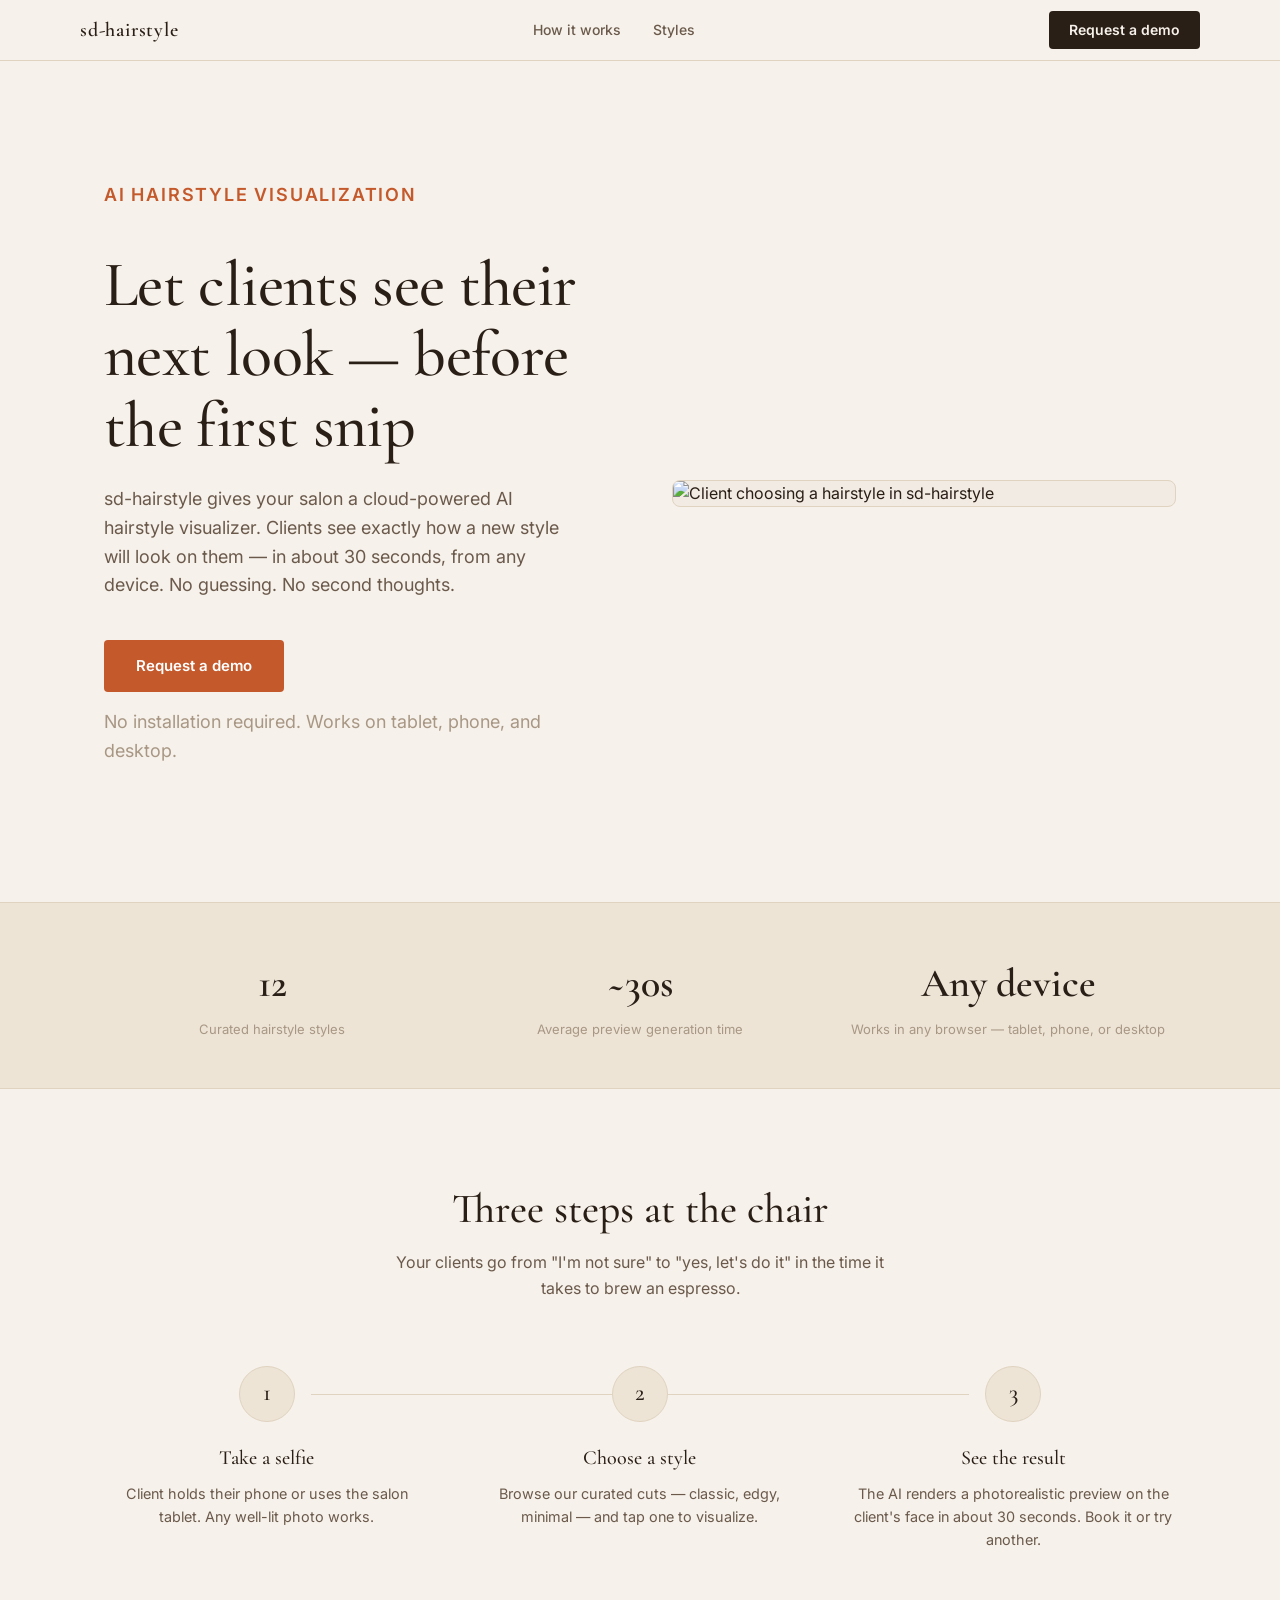
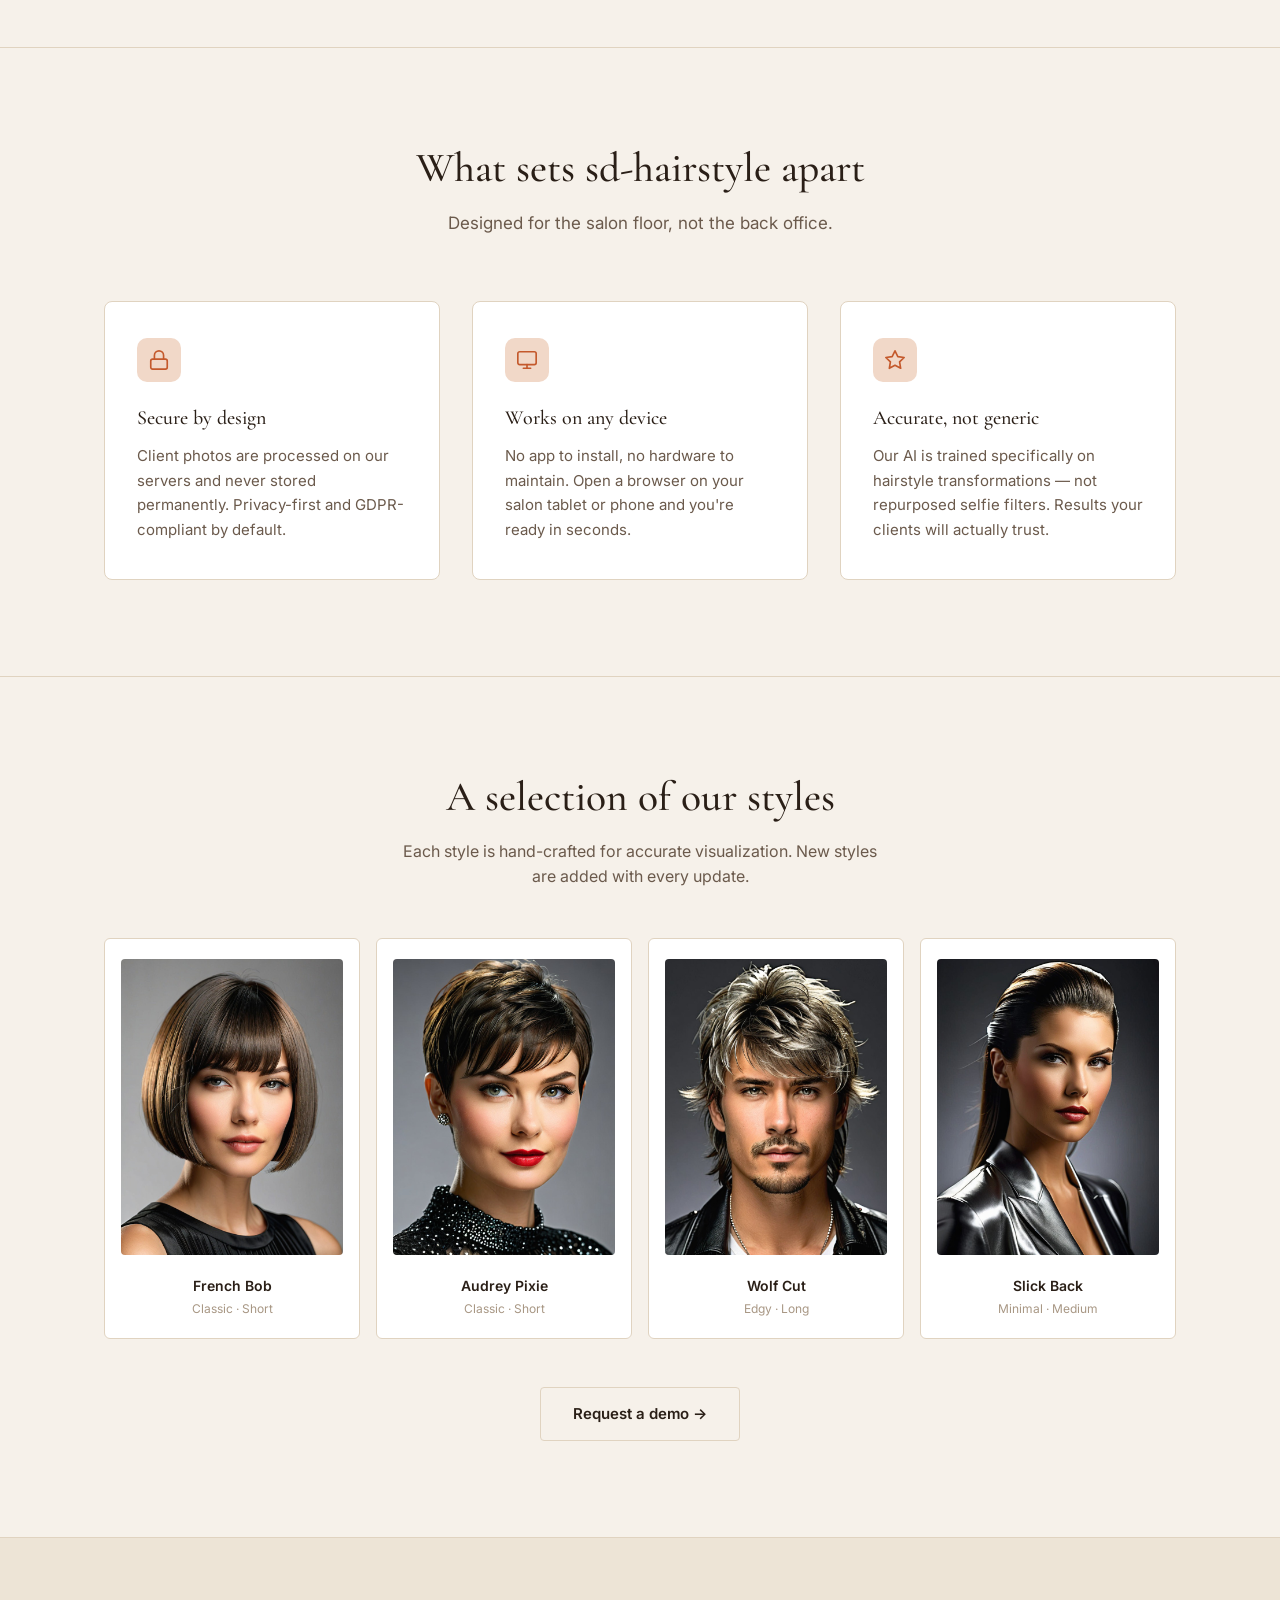
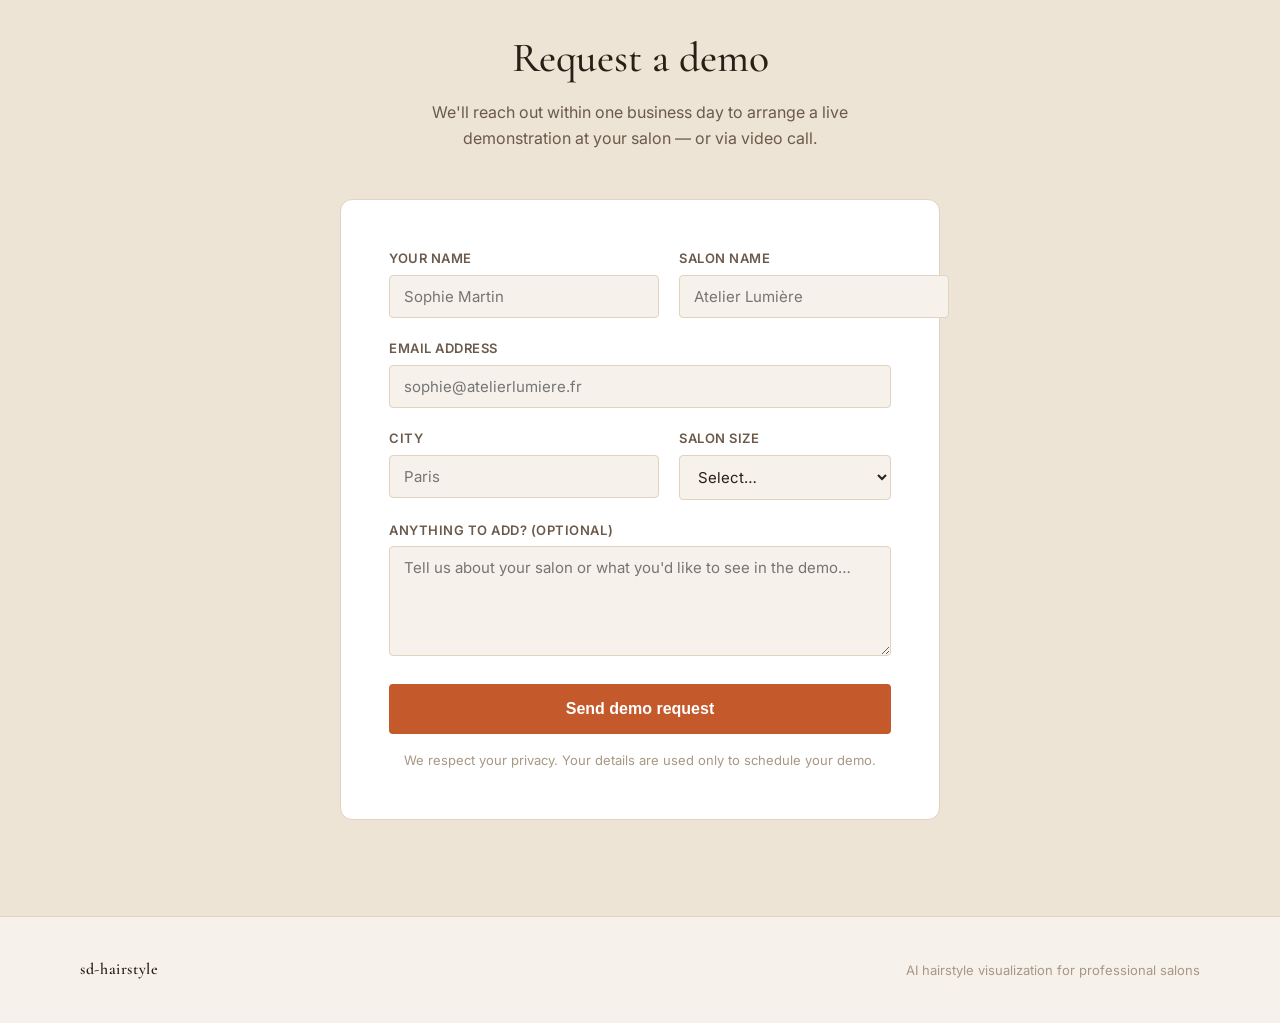
==== commit 2d71ff53: "fix: .hero-visual aspect ratio" ====
--- a/index.html
+++ b/index.html
@@ -102,7 +102,6 @@
       background: #f2ebe3;
       border: 1px solid var(--line);
       border-radius: 8px;
-      aspect-ratio: 4/5;
       display: flex; flex-direction: column;
       overflow: hidden;
       position: relative;
@@ -332,7 +331,6 @@
     /* ── Responsive ──────────────────────────────────────────── */
     @media (max-width: 900px) {
       .hero               { grid-template-columns: 1fr; }
-      .hero-visual        { aspect-ratio: 16/9; }
       .features-grid      { grid-template-columns: 1fr; gap: 20px; }
       .steps              { grid-template-columns: 1fr; gap: 32px; }
       .steps::before      { display: none; }
